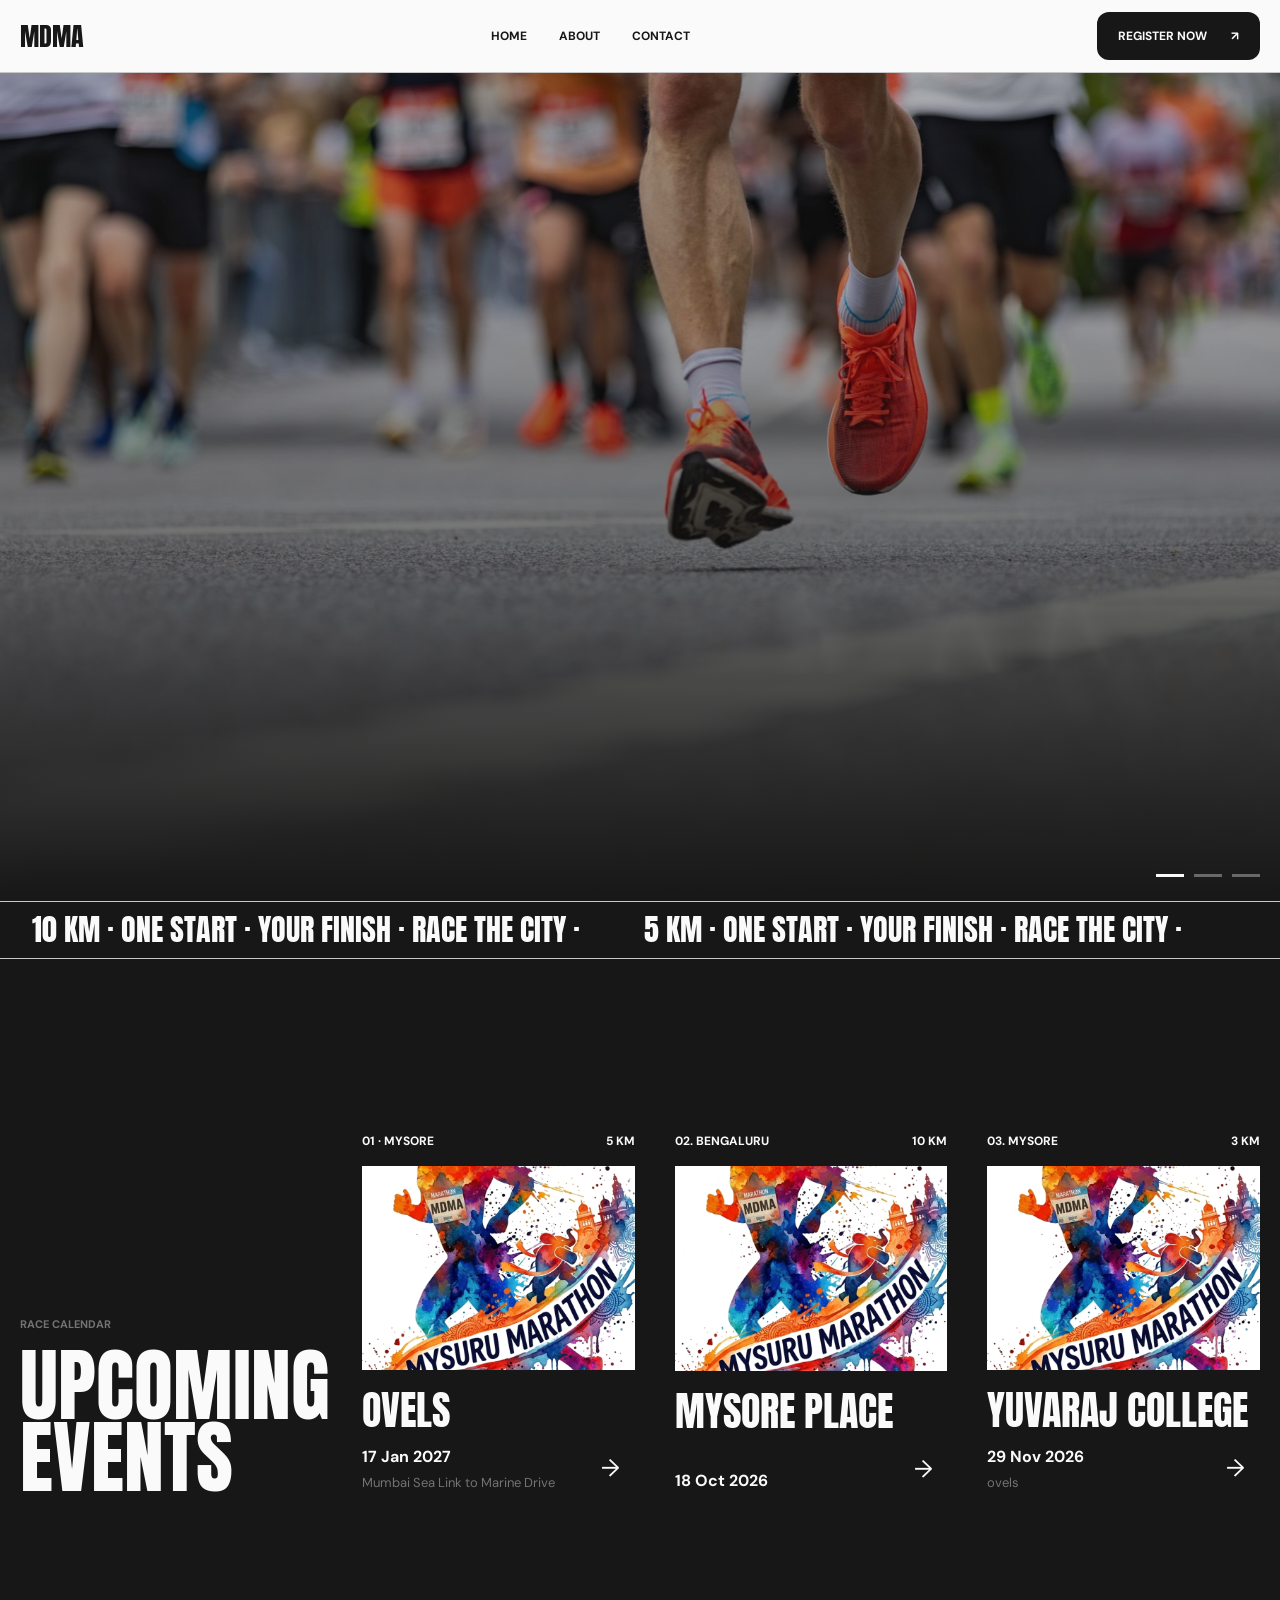
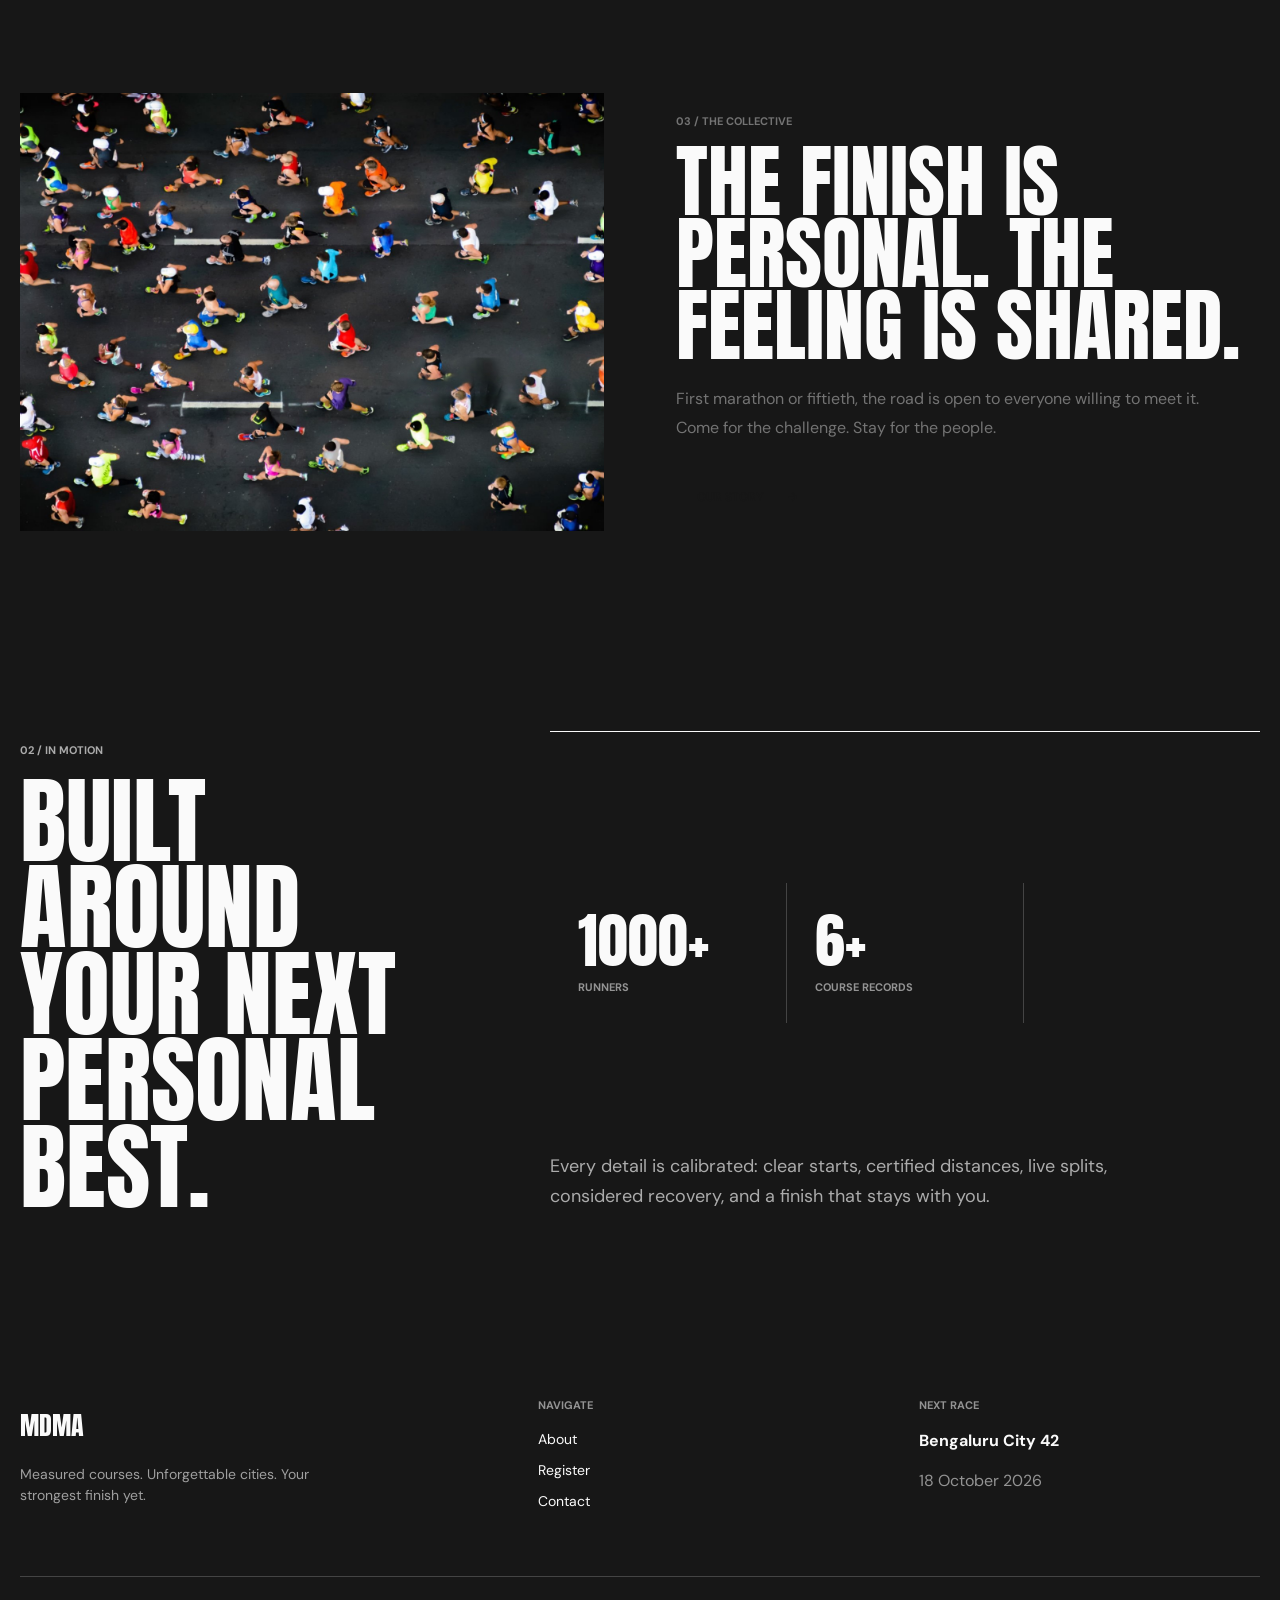
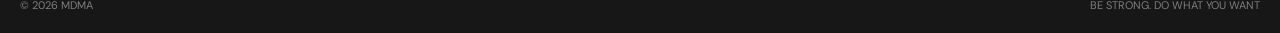
==== index.html @ bf037a71 "change theme" ====
<!doctype html>
<html lang="en">
  <head>
    <meta charset="UTF-8">
    <meta name="viewport" content="width=device-width,initial-scale=1">
    <title>Form/42 — Premium Marathon Series</title>
    <meta name="description" content="Discover premium city marathons, upcoming races, and register for your next finish line.">
    <meta property="og:title" content="Form/42 — Premium Marathon Series">
    <meta property="og:description" content="Discover premium city marathons, upcoming races, and register for your next finish line.">
    <meta property="og:type" content="website">
    <meta name="twitter:card" content="summary_large_image">
    <link rel="preconnect" href="https://fonts.googleapis.com">
    <link rel="preconnect" href="https://fonts.gstatic.com" crossorigin>
    <link href="https://fonts.googleapis.com/css2?family=Anton&family=DM+Sans:wght@400;500;600;700&display=swap" rel="stylesheet">
    <link rel="stylesheet" href="style.css">
    <script src="app.js" defer>

    </script>
    </head>
    <body class="home">
      <header class="site-header">
        <div class="container header-inner">
          <a class="logo" href="index.html">MDMA<span></span></a>
          <nav class="desktop-nav" aria-label="Main navigation">
            <a href="index.html">Home</a><a href="about.html">About</a>
            <a href="contact.html">Contact</a></nav>
           <a href="https://fonts.googleapis.com/css2?family=Anton&family=DM+Sans:wght@400;500;600;700&display=swap" target="_blank" rel="noopener" class="btn btn-dark desktop-cta">Register now <span>↗</span></a>
            </a>
            <button class="menu-button" type="button" aria-label="Toggle menu" aria-expanded="false"><span></span><span></span></button>
          </div>
          <nav class="mobile-nav" aria-label="Mobile navigation">
            <a href="index.html">Home</a>
            <a href="about.html">About</a>
            <a href="contact.html">Contact</a>
            <a class="btn btn-dark" href="https://doc">Register now</a></nav>
          </header>
          <main>
            
            <!-- Hero section -->

            <section class="hero">

           <section class="hero">

  <!-- Slider -->
  <div class="hero-slides">
    <img class="hero-slide active" src="images/img_1(1).jpeg" alt="Runner on the road">
    <img class="hero-slide" src="images/img_1(2).jpeg" alt="Marathon start line">
    <img class="hero-slide" src="images/img_1(3).jpeg" alt="City race">
  </div>

  <div class="hero-shade"></div>

  <div class="hero-inner">
    <!-- your existing content stays here -->
  </div>

  <!-- Optional dots -->
  <div class="hero-dots">
    <button class="dot active" aria-label="Slide 1"></button>
    <button class="dot" aria-label="Slide 2"></button>
    <button class="dot" aria-label="Slide 3"></button>
  </div>

</section>
        <div class="ticker">
          <div>
            <span>10 KM · One start · Your finish · Race the city · </span>
            <span aria-hidden="true">5 KM · One start · Your finish · Race the city · </span>
          </div></div><section class="section">
            <div class="container"><div class="section-heading"><div>
              <p class="eyebrow muted"> Race calendar</p>
              <h2>Upcoming events</h2>
            </div>
           
          
            <!-- Race cards grid -->
          <div class="race-grid">
<article class="race-card">
  <div class="race-meta">
    <span>01 · mysore </span>
    <span>5 KM</span>
  </div>
  <img src="images/img_1(1).png" alt="Runners at Mumbai Coastline 42" loading="lazy">
  <h3>ovels</h3>
  <div class="race-bottom">
    <div>
      <strong>17 Jan 2027</strong>
      <p>Mumbai Sea Link to Marine Drive</p>
    </div>
    <a class="icon-link" href="register.html?race=Mumbai+Coastline+42" aria-label="Register for Mumbai Coastline 42">→</a>
  </div>
</article>

<article class="race-card">
  <div class="race-meta">
    <span>02. Bengaluru</span>
    <span>10 KM</span>
  </div>
  <img src="images/img_1(1).png" alt="Runners at Bengaluru City Circuit" loading="lazy">
  <h3>mysore place </h3>
  <div class="race-bottom">
    <div>
      <strong>18 Oct 2026</strong>
    </div>
    <a class="icon-link" href="register.html?race=Bengaluru+City+Circuit" aria-label="Register for Bengaluru City Circuit">→</a>
  </div>
</article>
<article class="race-card">
  <div class="race-meta">
    <span>03. Mysore</span>
    <span>3 KM</span>
  </div><img src="images/img_1(1).png" alt="Runners at Mysore Yuvaraj College" loading="lazy">
  <h3>Yuvaraj college </h3>
  <div class="race-bottom">
    <div>
      <strong>29 Nov 2026</strong>
      <p>ovels</p>
    </div>
    <a class="icon-link" href="register.html?race=Delhi+Capital+Half" aria-label="Register for Delhi Capital Half">→</a>
  </div>
</article>
</div>
</div>
</section>

<!-- last photo section -->
<section class="section">
          <div class="container split center">
            <img class="feature-image" src="images/img_1(2).jpeg" alt="Marathon finishers celebrating together" loading="lazy">
            <div>
              <p class="eyebrow muted">03 / The collective</p>
              <h2>The finish is personal. The feeling is shared.</h2>
              <p class="body-copy">First marathon or fiftieth, the road is open to everyone willing to meet it. Come for the challenge. Stay for the people.</p>
              <a class="btn btn-outline" href="about.html">Our story <span>→</span>
              </a>
            </div>
          </div>
        </section>
 <!--last section before footer-->
<section class="section section-dark">
  <div class="container motion-grid">
    <div>
      <p class="eyebrow dim-light">02 / In motion</p>
      <h2>Built around your next personal best.</h2>
    </div>
    <div class="motion-data">
      <div class="pulse-line">
              </div>
              <div class="stats">
                <div><strong>1000+</strong>
                  <span>Runners</span>
                </div>
                <div>
                  <strong>6+</strong>
                  <span>Course records</span>
                </div>
                <div>
                  
                </div>
              </div>
              <p>Every detail is calibrated: clear starts, certified distances, live splits, considered recovery, and a finish that stays with you.</p>
            </div>
          </div>
        </section>
        
        <!-- Footer -->
      </main>
      <footer class="site-footer">
        <div class="container footer-grid">
          <div>
            <p class="footer-logo">MDMA</p>
            <p class="footer-copy">Measured courses. Unforgettable cities. Your strongest finish yet.</p>
          </div>
          
          <div>
            <p class="eyebrow dim">Navigate</p>
            <div class="footer-links">
              <a href="about.html">About</a>
              <a href="register.html">Register</a>
              <a href="contact.html">Contact</a></div>
            </div>
            <div>
              <p class="eyebrow dim">Next race</p>
              <p class="footer-race">Bengaluru City 42</p>
              <p class="dim">18 October 2026</p>
            </div>
          </div>
          <div class="container footer-bottom">
            <span>© 2026 MDMA</span>
            <span>Be strong. do what you want </span>
          </div>
        </footer>
      </body>
      </html>
---- style.css ----
/* ==========================================================================
   1. Variables
   ========================================================================== */
:root {
  --bg: #fafafa;
  --ink: #171717;
  --muted: #737373;
  --line: #c7c7c7;
  --soft: #f0f0f0;
  --display: "Anton", sans-serif;
  --sans: "DM Sans", sans-serif;
}


/* ==========================================================================
   2. Base / Reset
   ========================================================================== */
* {
  box-sizing: border-box;
}

html {
  scroll-behavior: smooth;
}

body {
  margin: 0;
  background: var(--bg);
  color: var(--ink);
  font-family: var(--sans);
  line-height: 1.5;
}

img {
  display: block;
  max-width: 100%;
}

a {
  color: inherit;
  text-decoration: none;
}

button,
input,
select,
textarea {
  font: inherit;
}

.container {
  width: min(100% - 40px, 1280px);
  margin-inline: auto;
}


/* ==========================================================================
   3. Typography & Utilities
   ========================================================================== */
.hero h1,
.page-intro h1,
h2,
h3 {
  font-family: var(--display);
  font-weight: 400;
  text-transform: uppercase;
  letter-spacing: 0;
}

.eyebrow {
  font-size: 11px;
  font-weight: 700;
  text-transform: uppercase;
}

.muted {
  color: var(--muted);
}

.dim {
  color: rgba(250, 250, 250, 0.55);
}

.dim-light {
  color: rgba(250, 250, 250, 0.65);
}

.reveal {
  animation: rise 0.8s ease-out both;
}


/* ==========================================================================
   4. Buttons
   ========================================================================== */
.btn {
  min-height: 48px;
  display: inline-flex;
  align-items: center;
  justify-content: center;
  gap: 24px;
  border: 1px solid transparent;
  padding: 0 20px;
  font-size: 12px;
  font-weight: 700;
  text-transform: uppercase;
  letter-spacing: 0;
  cursor: pointer;
}

.btn-dark {
  background: var(--ink);
  color: var(--bg);
  border-radius: 12px;
}

/*desktop register button design*/
.desktop-cta {
  min-height: 48px;
  display: inline-flex;
  align-items: center;
  justify-content: center;
  gap: 24px;
  padding: 0 20px;
  border-radius: 12px;
  font-size: 12px;
  font-weight: 700;
  text-transform: uppercase;
}

.btn-light {
  background: var(--bg);
  color: var(--ink);
}

.btn-outline {
  border-color: var(--ink);
  background: transparent;
  color: var(--ink);
}

.icon-link {
  width: 48px;
  height: 48px;
  border: 1px solid var(--ink);
  display: grid;
  place-items: center;
  font-size: 24px;
  flex: none;
}


/* ==========================================================================
   5. Header & Navigation
   ========================================================================== */
.site-header {
  position: sticky;
  top: 0;
  z-index: 50;
  border-bottom: 1px solid var(--line);
  background: rgba(250, 250, 250, 0.95);
  backdrop-filter: blur(12px);
}

.header-inner {
  height: 72px;
  display: flex;
  align-items: center;
  justify-content: space-between;
}

.logo,
.footer-logo {
  font: 400 26px/1 var(--display);
  text-transform: uppercase;
}

.logo span {
  color: var(--muted);
}

.desktop-nav {
  display: flex;
  gap: 32px;
}

.desktop-nav a {
  font-size: 12px;
  font-weight: 700;
  text-transform: uppercase;
}

.desktop-nav a:hover {
  text-decoration: underline;
  text-underline-offset: 7px;
}

/* Hidden on desktop, shown on mobile (see media query) */
.menu-button,
.mobile-nav {
  display: none;
}


/* ==========================================================================
   6. Hero
   ========================================================================== */
.hero {
  position: relative;
  min-height: calc(100svh - 72px);
  overflow: hidden;
  background: var(--ink);
  color: var(--bg);
}

.hero > img,
.hero-shade {
  position: absolute;
  inset: 0;
  width: 100%;
  height: 100%;
  object-fit: cover;
}

.hero > img {
  opacity: 0.65;
}

.hero-shade {
  background: linear-gradient(to top, var(--ink), transparent 70%);
}

.hero-inner {
  position: relative;
  min-height: calc(100svh - 72px);
  padding-block: 32px;
  display: flex;
  flex-direction: column;
  justify-content: space-between;
}

.hero-meta,
.race-meta {
  display: flex;
  justify-content: space-between;
  font-size: 12px;
  font-weight: 700;
  text-transform: uppercase;
}

.hero h1 {
  font-size: clamp(80px, 15vw, 208px);
  line-height: 0.76;
  margin: 20px 0 0;
}

.hero-actions {
  display: flex;
  align-items: center;
  gap: 24px;
  margin-top: 32px;
}

.hero-actions p {
  max-width: 380px;
  color: rgba(250, 250, 250, 0.7);
  font-size: 14px;
}



/* css for image slider */
.hero-slides,
.hero-shade {
  position: absolute;
  inset: 0;
  width: 100%;
  height: 100%;
}

.hero-slide {
  position: absolute;
  inset: 0;
  width: 100%;
  height: 100%;
  object-fit: cover;
  opacity: 0;
  transition: opacity 1.2s ease-in-out;
}

.hero-slide.active {
  opacity: 0.65;
}

.hero-shade {
  background: linear-gradient(to top, var(--ink), transparent 70%);
}

/* Dots */
.hero-dots {
  position: absolute;
  right: 20px;
  bottom: 24px;
  z-index: 2;
  display: flex;
  gap: 10px;
}

.dot {
  width: 28px;
  height: 3px;
  border: 0;
  padding: 0;
  background: rgba(250, 250, 250, 0.35);
  cursor: pointer;
  transition: background 0.3s;
}

.dot.active {
  background: var(--bg);
}

/* ==========================================================================
   7. Ticker
   ========================================================================== */
.ticker {
  overflow: hidden;
  border-block: 1px solid var(--line);
  padding-block: 13px;
}

.ticker > div {
  display: flex;
  width: max-content;
  white-space: nowrap;
  font: 400 30px/1 var(--display);
  text-transform: uppercase;
  animation: ticker 18s linear infinite;
}

.ticker span {
  padding-inline: 32px;
}


/* ==========================================================================
   8. Sections & Headings
   ========================================================================== */
.section {
  padding-block: 100px;
}

.section.compact {
  padding-block: 80px;
}

.section-dark {
  background: var(--ink);
  color: var(--bg);
}

.section-heading {
  display: flex;
  align-items: flex-end;
  justify-content: space-between;
  gap: 32px;
}

.section-heading h2,
.split h2 {
  font-size: clamp(48px, 7vw, 80px);
  line-height: 0.9;
  margin: 16px 0 0;
}

.section-heading > p {
  max-width: 440px;
  color: var(--muted);
}


/* ==========================================================================
   9. Race Cards
   ========================================================================== */
.race-grid {
  display: grid;
  grid-template-columns: repeat(3, 1fr);
  gap: 40px;
  margin-top: 56px;
}

.race-card {
  border-top: 1px solid var(--ink);
  padding-top: 16px;
}

.race-card img {
  width: 100%;
  aspect-ratio: 4 / 3;
  object-fit: cover;
  margin-top: 16px;
}

.race-card h3 {
  font-size: 40px;
  line-height: 1;
  margin: 20px 0 0;
}

.race-bottom {
  display: flex;
  align-items: flex-end;
  justify-content: space-between;
  gap: 16px;
  margin-top: 14px;
}

.race-bottom p {
  font-size: 13px;
  color: var(--muted);
  margin: 4px 0 0;
}


/* ==========================================================================
   10. Motion / Stats Section
   ========================================================================== */
.motion-grid {
  display: grid;
  grid-template-columns: 0.8fr 1.2fr;
  gap: 56px;
}

.motion-grid h2 {
  font-size: clamp(60px, 8vw, 96px);
  line-height: 0.9;
  margin: 20px 0;
}

.motion-data {
  display: flex;
  flex-direction: column;
  justify-content: space-between;
}

.motion-data > p {
  max-width: 600px;
  color: rgba(250, 250, 250, 0.65);
  font-size: 18px;
  line-height: 1.7;
  margin-top: 40px;
}

.pulse-line {
  height: 1px;
  background: var(--bg);
  transform-origin: left;
  animation: pulse 3s ease-in-out infinite;
}

.stats {
  display: grid;
  grid-template-columns: repeat(3, 1fr);
  gap: 1px;
  background: rgba(250, 250, 250, 0.2);
  margin-top: 64px;
}

.stats > div {
  background: var(--ink);
  padding: 28px;
}

.stats strong {
  display: block;
  font: 400 60px/1 var(--display);
}

.stats span {
  display: block;
  margin-top: 8px;
  color: rgba(250, 250, 250, 0.55);
  font-size: 11px;
  font-weight: 700;
  text-transform: uppercase;
}


/* ==========================================================================
   11. Split Layout
   ========================================================================== */
.split {
  display: grid;
  grid-template-columns: 1fr 1fr;
  gap: 72px;
}

.split.center {
  align-items: center;
}

.feature-image {
  width: 100%;
  aspect-ratio: 4 / 3;
  object-fit: cover;
}

.body-copy {
  color: var(--muted);
  line-height: 1.8;
  max-width: 540px;
  margin: 24px 0 30px;
}


/* ==========================================================================
   12. Page Intro
   ========================================================================== */
.page-intro {
  border-bottom: 1px solid var(--line);
  padding-block: 80px;
}

.page-intro h1 {
  font-size: clamp(64px, 10vw, 128px);
  line-height: 0.85;
  max-width: 1050px;
  margin: 28px 0;
}

.page-intro .container > p:last-child {
  max-width: 620px;
  color: var(--muted);
  font-size: 18px;
}


/* ==========================================================================
   13. Standards
   ========================================================================== */
.standards {
  background: var(--soft);
  border-block: 1px solid var(--line);
}

.standard-grid {
  display: grid;
  grid-template-columns: repeat(3, 1fr);
  gap: 1px;
  background: var(--line);
  margin-top: 40px;
}

.standard-grid article {
  background: var(--soft);
  padding: 32px;
}

.standard-grid h3 {
  font-size: 42px;
  margin: 64px 0 10px;
}

.standard-grid p {
  font-size: 14px;
  color: var(--muted);
}


/* ==========================================================================
   14. Forms & Contact
   ========================================================================== */
.form-layout {
  display: grid;
  grid-template-columns: 0.65fr 1.35fr;
  gap: 64px;
}

.check-list {
  padding: 0;
  list-style: none;
  margin: 24px 0;
}

.check-list li {
  margin: 15px 0;
  font-size: 14px;
}

.aside-note {
  border-top: 1px solid var(--line);
  padding-top: 24px;
  margin-top: 40px;
}

.aside-note p {
  color: var(--muted);
  font-size: 14px;
}

.form-grid {
  display: grid;
  gap: 24px;
}

.form-row {
  display: grid;
  grid-template-columns: 1fr 1fr;
  gap: 24px;
}

.form-grid label {
  font-size: 11px;
  font-weight: 700;
  text-transform: uppercase;
}

.form-grid input:not([type="checkbox"]),
.form-grid select,
.form-grid textarea {
  display: block;
  width: 100%;
  margin-top: 8px;
  border: 1px solid var(--line);
  border-radius: 0;
  background: transparent;
  color: var(--ink);
  padding: 14px;
  min-height: 52px;
  outline: none;
}

.form-grid textarea {
  min-height: 160px;
  resize: vertical;
}

.form-grid input:focus,
.form-grid select:focus,
.form-grid textarea:focus {
  border-color: var(--ink);
}

.checkbox {
  display: flex;
  align-items: flex-start;
  gap: 12px;
  color: var(--muted);
  text-transform: none !important;
  font-size: 14px !important;
  font-weight: 400 !important;
}

.checkbox input {
  margin-top: 4px;
}

.submit {
  width: max-content;
}

/* Success message */
.success {
  border: 1px solid var(--ink);
  padding: 48px;
}

.success[hidden] {
  display: none;
}

.check-icon {
  font-size: 34px;
}

.success h2 {
  font-size: 52px;
  line-height: 0.95;
  margin: 16px 0;
}

.success > p:not(.eyebrow) {
  color: var(--muted);
  max-width: 520px;
}

.success .btn {
  margin-top: 24px;
}

/* Contact details */
.contact-details {
  display: grid;
  align-content: start;
  gap: 32px;
}

.contact-details a,
.contact-details strong {
  font-size: 20px;
  display: block;
  margin-top: 10px;
}


/* ==========================================================================
   15. Footer
   ========================================================================== */
.site-footer {
  background: var(--ink);
  color: var(--bg);
}

.footer-grid {
  display: grid;
  grid-template-columns: 1.4fr 1fr 1fr;
  gap: 40px;
  padding-block: 56px;
}

.footer-copy {
  max-width: 320px;
  color: rgba(250, 250, 250, 0.6);
  font-size: 14px;
}

.footer-links {
  display: flex;
  flex-direction: column;
  gap: 10px;
  margin-top: 16px;
  font-size: 14px;
}

.footer-race {
  font-weight: 700;
  margin: 16px 0 3px;
}

.footer-bottom {
  border-top: 1px solid rgba(250, 250, 250, 0.2);
  display: flex;
  justify-content: space-between;
  padding-block: 20px;
  color: rgba(250, 250, 250, 0.45);
  font-size: 11px;
  text-transform: uppercase;
}


/* ==========================================================================
   16. Animations
   ========================================================================== */
@keyframes ticker {
  to {
    transform: translateX(-50%);
  }
}

@keyframes pulse {
  0%,
  100% {
    transform: scaleX(0.2);
    opacity: 0.3;
  }

  50% {
    transform: scaleX(1);
    opacity: 1;
  }
}

@keyframes rise {
  from {
    opacity: 0;
    transform: translateY(28px);
  }

  to {
    opacity: 1;
    transform: none;
  }
}


/* ==========================================================================
   17. Responsive — Mobile (max-width: 800px)
   ========================================================================== */
@media (max-width: 800px) {
  .container {
    width: min(100% - 32px, 1280px);
  }

  /* Navigation */
  .desktop-nav,
  .desktop-cta {
    display: none;
  }

  .menu-button {
    display: flex;
    width: 44px;
    height: 44px;
    border: 1px solid var(--ink);
    background: transparent;
    flex-direction: column;
    justify-content: center;
    align-items: center;
    gap: 7px;
  }

  .menu-button span {
    width: 19px;
    height: 1px;
    background: var(--ink);
    transition: 0.2s;
  }

  .menu-button.open span:first-child {
    transform: translateY(4px) rotate(45deg);
  }

  .menu-button.open span:last-child {
    transform: translateY(-4px) rotate(-45deg);
  }

  .mobile-nav {
    border-top: 1px solid var(--line);
    padding: 20px;
    flex-direction: column;
    gap: 16px;
    font-weight: 700;
  }

  .mobile-nav.open {
    display: flex;
  }

  /* Hero */
  .hero,
  .hero-inner {
    min-height: calc(100svh - 72px);
  }

  .hero h1 {
    font-size: clamp(72px, 24vw, 112px);
  }

  .hero-meta {
    font-size: 10px;
  }

  .hero-actions {
    align-items: flex-start;
    flex-direction: column;
  }

  /* Sections */
  .section {
    padding-block: 72px;
  }

  .section.compact {
    padding-block: 60px;
  }

  .section-heading,
  .race-bottom {
    align-items: flex-start;
  }

  .section-heading {
    flex-direction: column;
  }

  /* Grids */
  .race-grid,
  .motion-grid,
  .split,
  .form-layout {
    grid-template-columns: 1fr;
  }

  .race-grid {
    gap: 48px;
  }

  .motion-grid,
  .split,
  .form-layout {
    gap: 42px;
  }

  .stats {
    grid-template-columns: repeat(2, 1fr);
  }

  .stats > div:last-child {
    grid-column: span 2;
  }

  .standard-grid {
    grid-template-columns: 1fr;
  }

  .standard-grid h3 {
    margin-top: 32px;
  }

  /* Forms */
  .form-row {
    grid-template-columns: 1fr;
  }

  .success {
    padding: 28px;
  }

  /* Footer */
  .footer-grid {
    grid-template-columns: 1fr 1fr;
  }

  .footer-grid > div:first-child {
    grid-column: span 2;
  }

  /* Page intro */
  .page-intro {
    padding-block: 60px;
  }
}


/* ==========================================================================
   18. Accessibility — Reduced Motion
   ========================================================================== */
@media (prefers-reduced-motion: reduce) {
  html {
    scroll-behavior: auto;
  }

  .ticker > div,
  .pulse-line,
  .reveal {
    animation: none;
  }
}
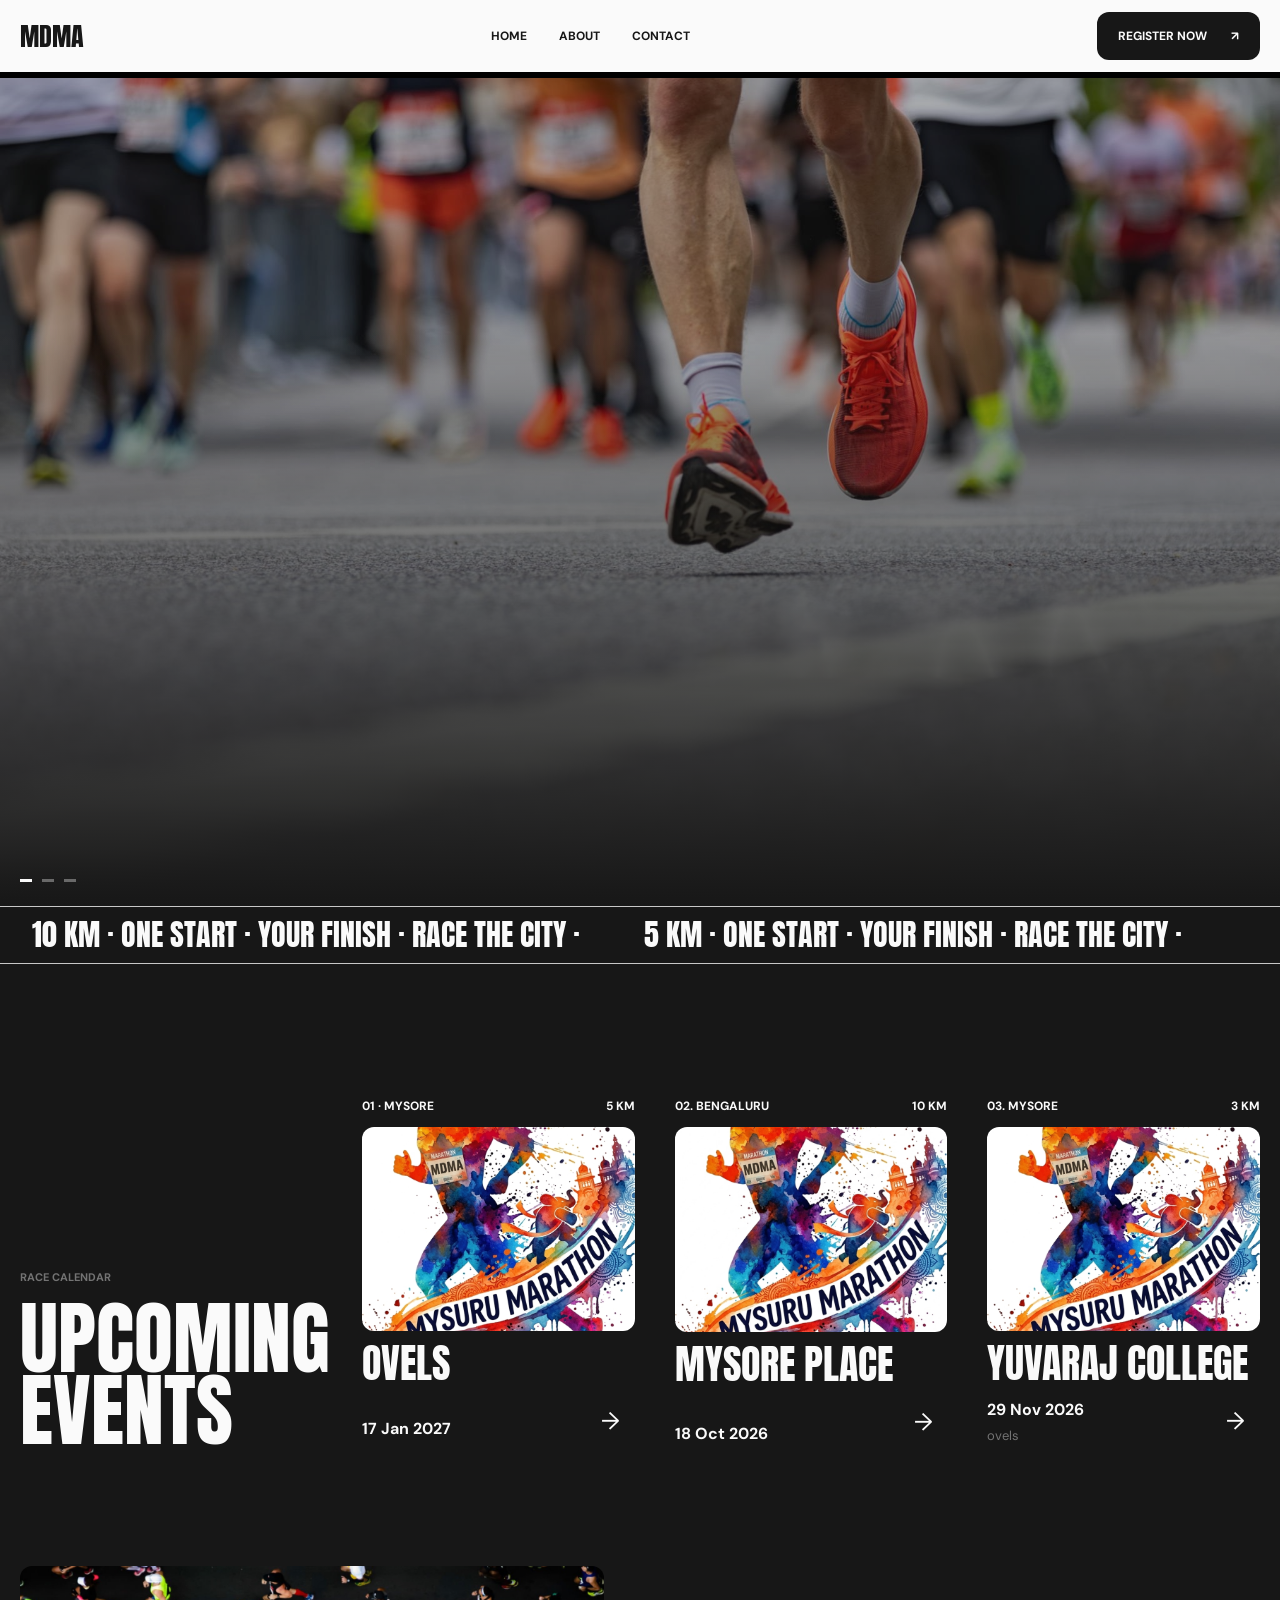
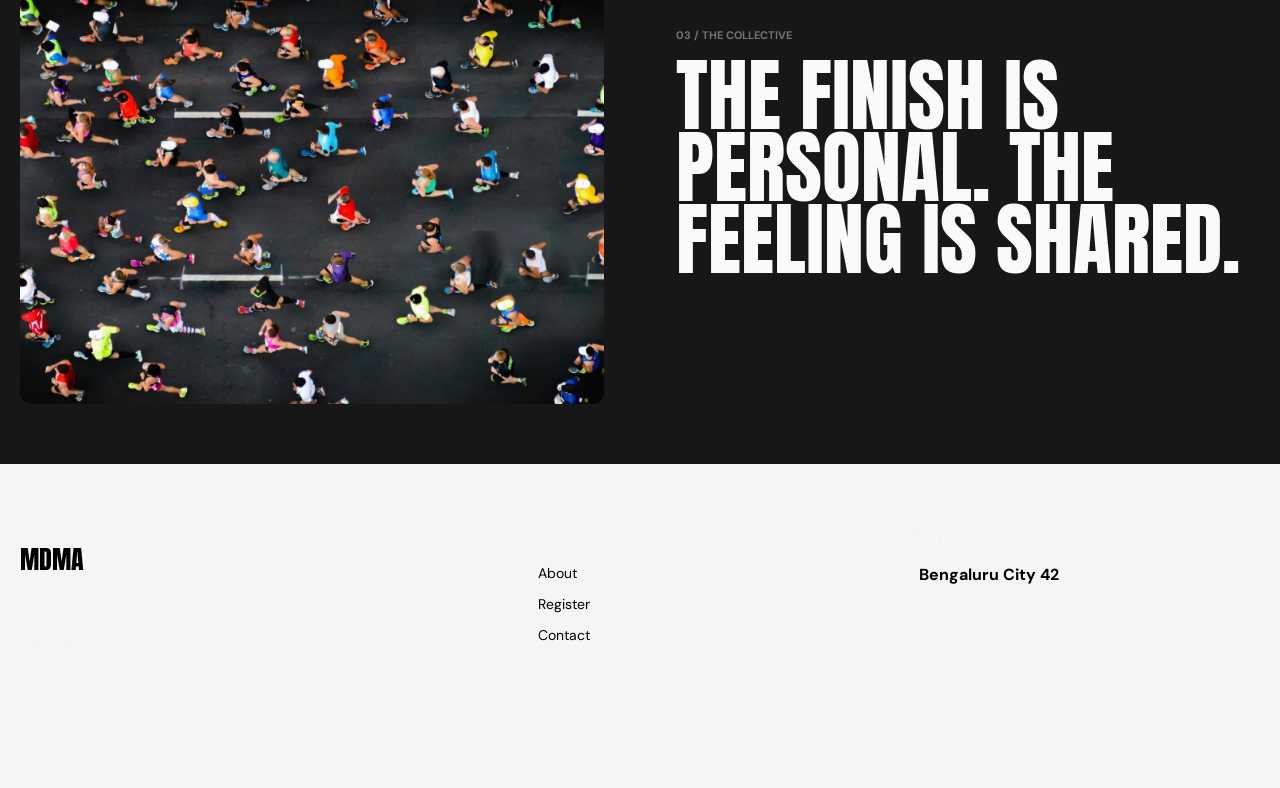
==== commit 9c084fbd: "changing thme" ====
--- a/index.html
+++ b/index.html
@@ -24,7 +24,7 @@
           <nav class="desktop-nav" aria-label="Main navigation">
             <a href="index.html">Home</a><a href="about.html">About</a>
             <a href="contact.html">Contact</a></nav>
-           <a href="https://fonts.googleapis.com/css2?family=Anton&family=DM+Sans:wght@400;500;600;700&display=swap" target="_blank" rel="noopener" class="btn btn-dark desktop-cta">Register now <span>↗</span></a>
+           <a href="https://docs.google.com/forms/d/e/1FAIpQLScL_WizdNvO6INWPTZCJ2vbD3czSYTEwpZgBB7y1-mJ5gqrEw/viewform?usp=header" target="_blank" rel="noopener" class="btn btn-dark desktop-cta">Register now <span>↗</span></a>
             </a>
             <button class="menu-button" type="button" aria-label="Toggle menu" aria-expanded="false"><span></span><span></span></button>
           </div>
@@ -32,7 +32,7 @@
             <a href="index.html">Home</a>
             <a href="about.html">About</a>
             <a href="contact.html">Contact</a>
-            <a class="btn btn-dark" href="https://doc">Register now</a></nav>
+            <!-- <a class="btn btn-dark" href="https://docs.google.com/forms/d/e/1FAIpQLScL_WizdNvO6INWPTZCJ2vbD3czSYTEwpZgBB7y1-mJ5gqrEw/viewform">Register now</a></nav> -->
           </header>
           <main>
             
@@ -67,14 +67,17 @@
           <div>
             <span>10 KM · One start · Your finish · Race the city · </span>
             <span aria-hidden="true">5 KM · One start · Your finish · Race the city · </span>
-          </div></div><section class="section">
-            <div class="container"><div class="section-heading"><div>
+          </div>
+        </div>
+
+          <section class="section">
+            <div class="container">
+              <div class="section-heading">
+                <div>
               <p class="eyebrow muted"> Race calendar</p>
               <h2>Upcoming events</h2>
             </div>
-           
-          
-            <!-- Race cards grid -->
+           <!--race grid -->
           <div class="race-grid">
 <article class="race-card">
   <div class="race-meta">
@@ -86,7 +89,7 @@
   <div class="race-bottom">
     <div>
       <strong>17 Jan 2027</strong>
-      <p>Mumbai Sea Link to Marine Drive</p>
+      <p></p>
     </div>
     <a class="icon-link" href="register.html?race=Mumbai+Coastline+42" aria-label="Register for Mumbai Coastline 42">→</a>
   </div>
@@ -131,19 +134,23 @@
             <div>
               <p class="eyebrow muted">03 / The collective</p>
               <h2>The finish is personal. The feeling is shared.</h2>
-              <p class="body-copy">First marathon or fiftieth, the road is open to everyone willing to meet it. Come for the challenge. Stay for the people.</p>
+              <p class="body-copy"></p>
               <a class="btn btn-outline" href="about.html">Our story <span>→</span>
               </a>
             </div>
           </div>
         </section>
+
+
+        <!--for future gallery use -->
  <!--last section before footer-->
-<section class="section section-dark">
+<!-- <section class="section section-dark">
   <div class="container motion-grid">
     <div>
       <p class="eyebrow dim-light">02 / In motion</p>
       <h2>Built around your next personal best.</h2>
     </div>
+
     <div class="motion-data">
       <div class="pulse-line">
               </div>
@@ -155,22 +162,22 @@
                   <strong>6+</strong>
                   <span>Course records</span>
                 </div>
-                <div>
+              
                   
-                </div>
+            
               </div>
-              <p>Every detail is calibrated: clear starts, certified distances, live splits, considered recovery, and a finish that stays with you.</p>
+              <p></p>
             </div>
           </div>
         </section>
-        
+         -->
         <!-- Footer -->
       </main>
       <footer class="site-footer">
         <div class="container footer-grid">
           <div>
             <p class="footer-logo">MDMA</p>
-            <p class="footer-copy">Measured courses. Unforgettable cities. Your strongest finish yet.</p>
+            <p class="footer-copy">Mysore District Marathon Association</p>
           </div>
           
           <div>
--- a/style.css
+++ b/style.css
@@ -157,7 +157,7 @@
   position: sticky;
   top: 0;
   z-index: 50;
-  border-bottom: 1px solid var(--line);
+  border-bottom: 6px solid black;
   background: rgba(250, 250, 250, 0.95);
   backdrop-filter: blur(12px);
 }
@@ -299,7 +299,7 @@
 /* Dots */
 .hero-dots {
   position: absolute;
-  right: 20px;
+  left: 20px;
   bottom: 24px;
   z-index: 2;
   display: flex;
@@ -307,7 +307,7 @@
 }
 
 .dot {
-  width: 28px;
+  width: 12px;
   height: 3px;
   border: 0;
   padding: 0;
@@ -335,7 +335,7 @@
   white-space: nowrap;
   font: 400 30px/1 var(--display);
   text-transform: uppercase;
-  animation: ticker 18s linear infinite;
+animation: ticker 10s linear infinite;
 }
 
 .ticker span {
@@ -347,7 +347,7 @@
    8. Sections & Headings
    ========================================================================== */
 .section {
-  padding-block: 100px;
+  padding-block: 60px;
 }
 
 .section.compact {
@@ -398,13 +398,15 @@
   width: 100%;
   aspect-ratio: 4 / 3;
   object-fit: cover;
-  margin-top: 16px;
+  margin-top: 12px;
+  border-radius: 12px;
 }
 
 .race-card h3 {
   font-size: 40px;
   line-height: 1;
-  margin: 20px 0 0;
+  margin: 12px 0 0;
+
 }
 
 .race-bottom {
@@ -429,6 +431,7 @@
   display: grid;
   grid-template-columns: 0.8fr 1.2fr;
   gap: 56px;
+  background: white;
 }
 
 .motion-grid h2 {
@@ -463,7 +466,7 @@
   grid-template-columns: repeat(3, 1fr);
   gap: 1px;
   background: rgba(250, 250, 250, 0.2);
-  margin-top: 64px;
+  margin-top: 26px;
 }
 
 .stats > div {
@@ -499,10 +502,15 @@
   align-items: center;
 }
 
+/* ==========================================================================
+   collective section  css
+   ========================================================================== */
 .feature-image {
   width: 100%;
   aspect-ratio: 4 / 3;
   object-fit: cover;
+  border-radius: 12px;
+
 }
 
 .body-copy {
@@ -567,126 +575,6 @@
 }
 
 
-/* ==========================================================================
-   14. Forms & Contact
-   ========================================================================== */
-.form-layout {
-  display: grid;
-  grid-template-columns: 0.65fr 1.35fr;
-  gap: 64px;
-}
-
-.check-list {
-  padding: 0;
-  list-style: none;
-  margin: 24px 0;
-}
-
-.check-list li {
-  margin: 15px 0;
-  font-size: 14px;
-}
-
-.aside-note {
-  border-top: 1px solid var(--line);
-  padding-top: 24px;
-  margin-top: 40px;
-}
-
-.aside-note p {
-  color: var(--muted);
-  font-size: 14px;
-}
-
-.form-grid {
-  display: grid;
-  gap: 24px;
-}
-
-.form-row {
-  display: grid;
-  grid-template-columns: 1fr 1fr;
-  gap: 24px;
-}
-
-.form-grid label {
-  font-size: 11px;
-  font-weight: 700;
-  text-transform: uppercase;
-}
-
-.form-grid input:not([type="checkbox"]),
-.form-grid select,
-.form-grid textarea {
-  display: block;
-  width: 100%;
-  margin-top: 8px;
-  border: 1px solid var(--line);
-  border-radius: 0;
-  background: transparent;
-  color: var(--ink);
-  padding: 14px;
-  min-height: 52px;
-  outline: none;
-}
-
-.form-grid textarea {
-  min-height: 160px;
-  resize: vertical;
-}
-
-.form-grid input:focus,
-.form-grid select:focus,
-.form-grid textarea:focus {
-  border-color: var(--ink);
-}
-
-.checkbox {
-  display: flex;
-  align-items: flex-start;
-  gap: 12px;
-  color: var(--muted);
-  text-transform: none !important;
-  font-size: 14px !important;
-  font-weight: 400 !important;
-}
-
-.checkbox input {
-  margin-top: 4px;
-}
-
-.submit {
-  width: max-content;
-}
-
-/* Success message */
-.success {
-  border: 1px solid var(--ink);
-  padding: 48px;
-}
-
-.success[hidden] {
-  display: none;
-}
-
-.check-icon {
-  font-size: 34px;
-}
-
-.success h2 {
-  font-size: 52px;
-  line-height: 0.95;
-  margin: 16px 0;
-}
-
-.success > p:not(.eyebrow) {
-  color: var(--muted);
-  max-width: 520px;
-}
-
-.success .btn {
-  margin-top: 24px;
-}
 
 /* Contact details */
 .contact-details {
@@ -707,8 +595,8 @@
    15. Footer
    ========================================================================== */
 .site-footer {
-  background: var(--ink);
-  color: var(--bg);
+  background: whitesmoke;
+  color: black;
 }
 
 .footer-grid {
@@ -719,7 +607,7 @@
 }
 
 .footer-copy {
-  max-width: 320px;
+  max-width: 100px;
   color: rgba(250, 250, 250, 0.6);
   font-size: 14px;
 }
@@ -807,6 +695,7 @@
     justify-content: center;
     align-items: center;
     gap: 7px;
+    border-radius: 12px;
   }
 
   .menu-button span {
@@ -814,6 +703,7 @@
     height: 1px;
     background: var(--ink);
     transition: 0.2s;
+    
   }
 
   .menu-button.open span:first-child {
@@ -830,6 +720,7 @@
     flex-direction: column;
     gap: 16px;
     font-weight: 700;
+
   }
 
   .mobile-nav.open {
@@ -857,7 +748,7 @@
 
   /* Sections */
   .section {
-    padding-block: 72px;
+    padding-block: 40px;
   }
 
   .section.compact {
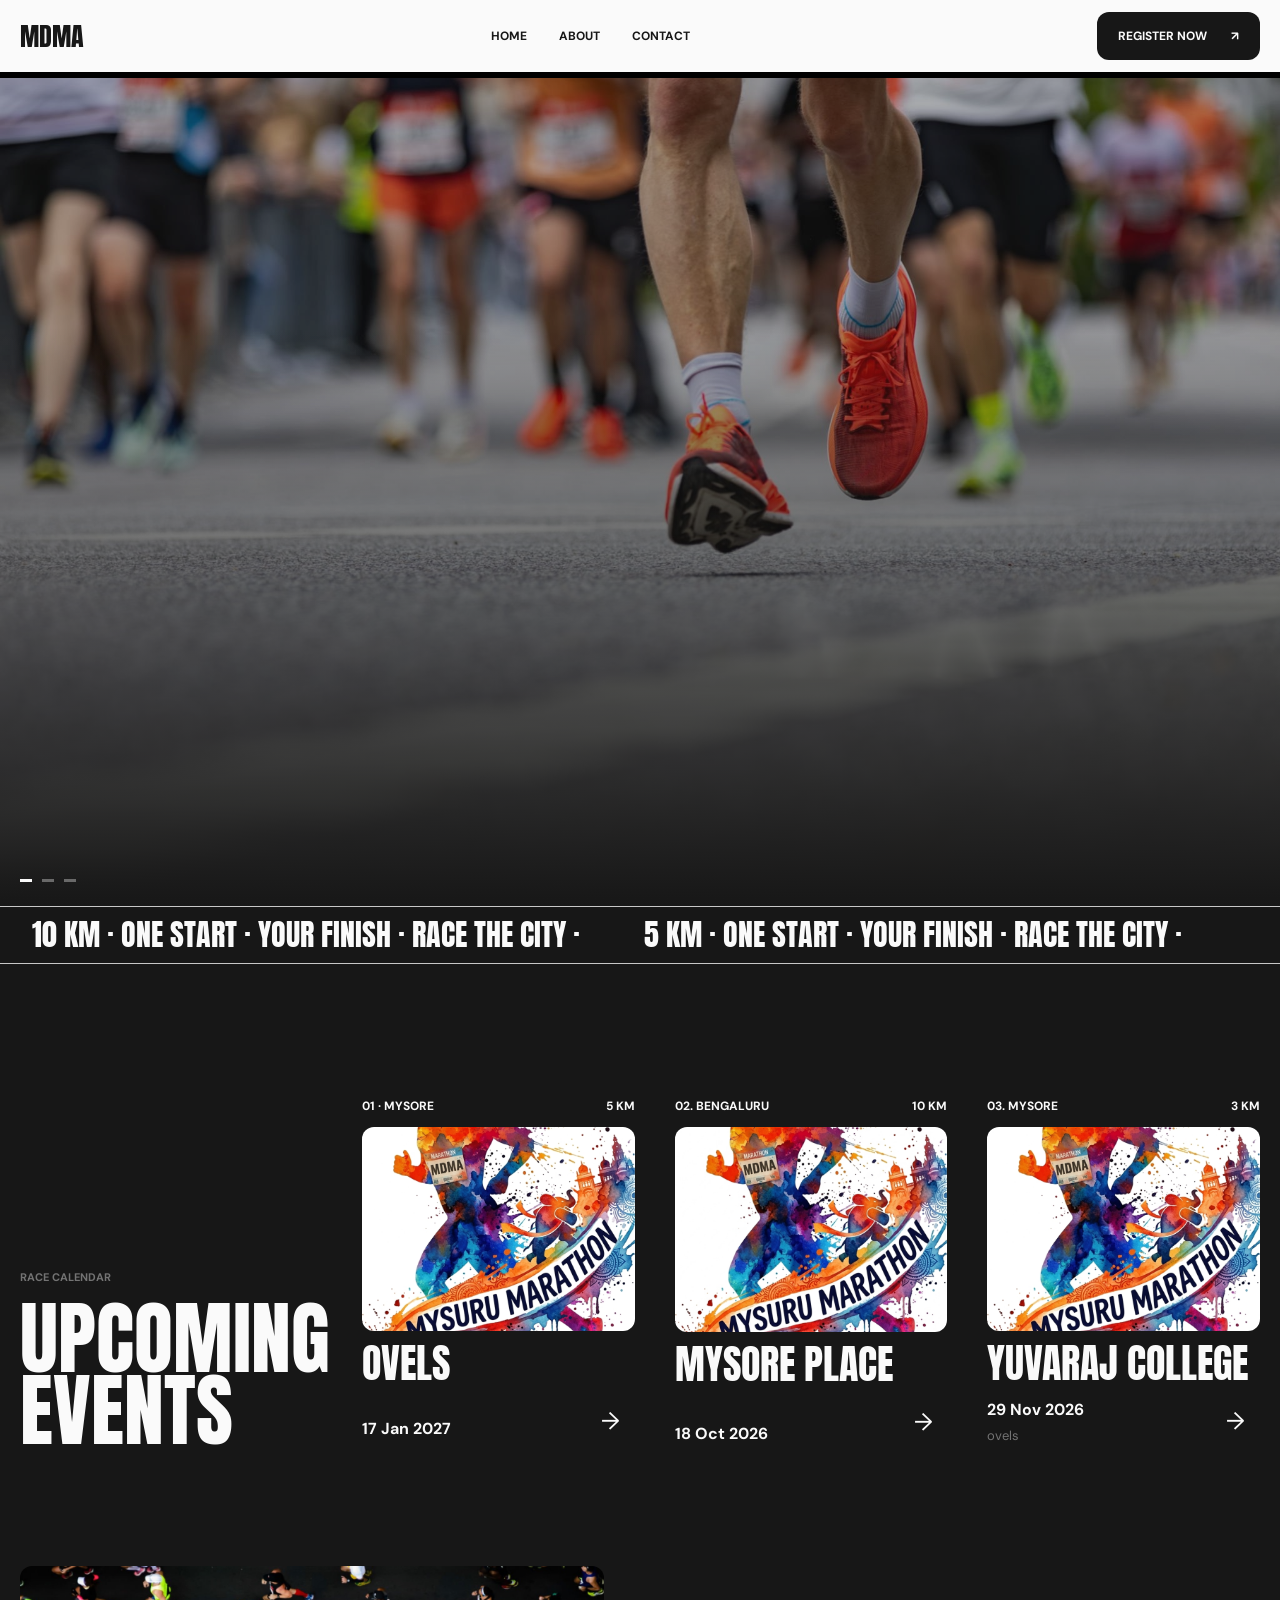
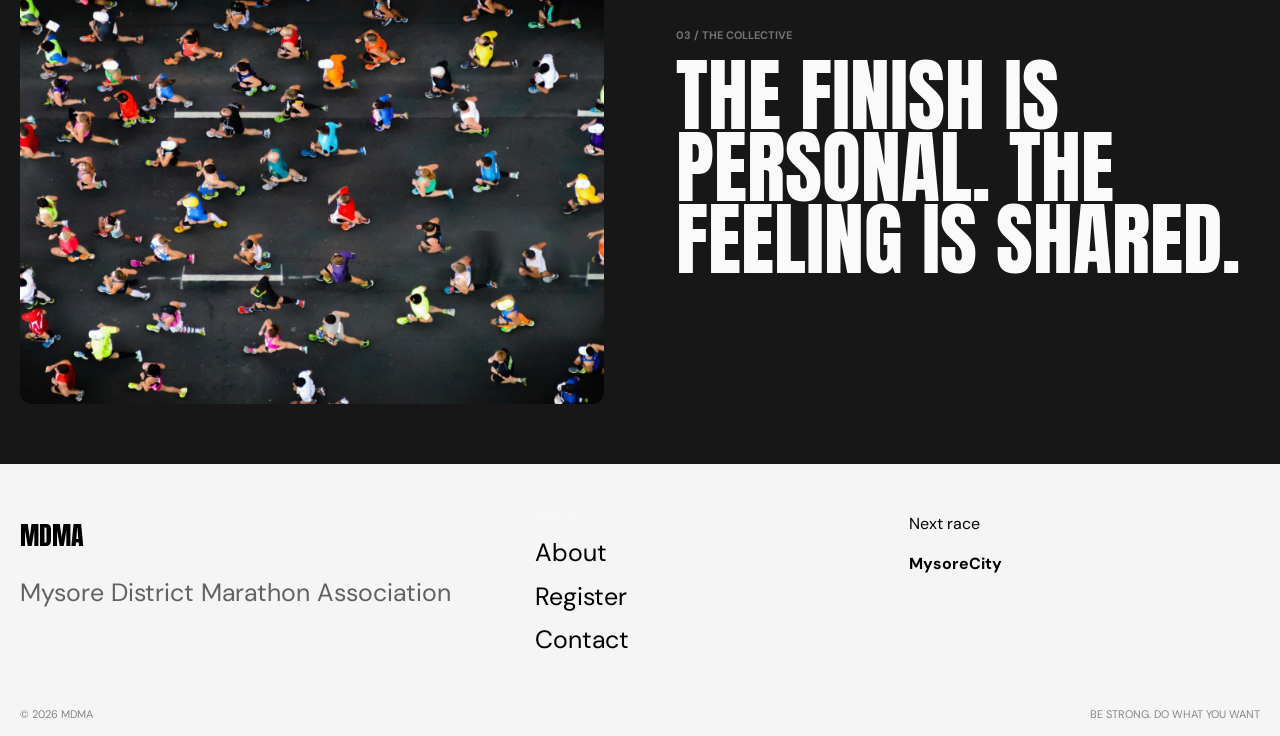
==== commit d3135bd5: "change ffooter" ====
--- a/index.html
+++ b/index.html
@@ -188,13 +188,13 @@
               <a href="contact.html">Contact</a></div>
             </div>
             <div>
-              <p class="eyebrow dim">Next race</p>
-              <p class="footer-race">Bengaluru City 42</p>
+              <p style="text-emphasis-color: black;">Next race</p>
+              <p class="footer-race">MysoreCity </p>
               <p class="dim">18 October 2026</p>
             </div>
           </div>
           <div class="container footer-bottom">
-            <span>© 2026 MDMA</span>
+            <span style="text-emphasis: black;">© 2026 MDMA</span>
             <span>Be strong. do what you want </span>
           </div>
         </footer>
--- a/style.css
+++ b/style.css
@@ -602,35 +602,35 @@
 .footer-grid {
   display: grid;
   grid-template-columns: 1.4fr 1fr 1fr;
-  gap: 40px;
-  padding-block: 56px;
+  gap: 24px;
+  padding-block: 32px;
 }
 
 .footer-copy {
-  max-width: 100px;
-  color: rgba(250, 250, 250, 0.6);
-  font-size: 14px;
+  max-width: 500px;
+  color: rgba(0, 0, 0, 0.6);
+  font-size: 25px;
 }
 
 .footer-links {
   display: flex;
   flex-direction: column;
-  gap: 10px;
-  margin-top: 16px;
-  font-size: 14px;
+  gap: 6px;
+  margin-top: 10px;
+  font-size: 25px;
 }
 
 .footer-race {
   font-weight: 700;
-  margin: 16px 0 3px;
+  margin: 10px 0 px;
 }
 
 .footer-bottom {
   border-top: 1px solid rgba(250, 250, 250, 0.2);
   display: flex;
   justify-content: space-between;
-  padding-block: 20px;
-  color: rgba(250, 250, 250, 0.45);
+  padding-block: 14px;
+  color: rgba(1, 1, 1, 0.45);
   font-size: 11px;
   text-transform: uppercase;
 }
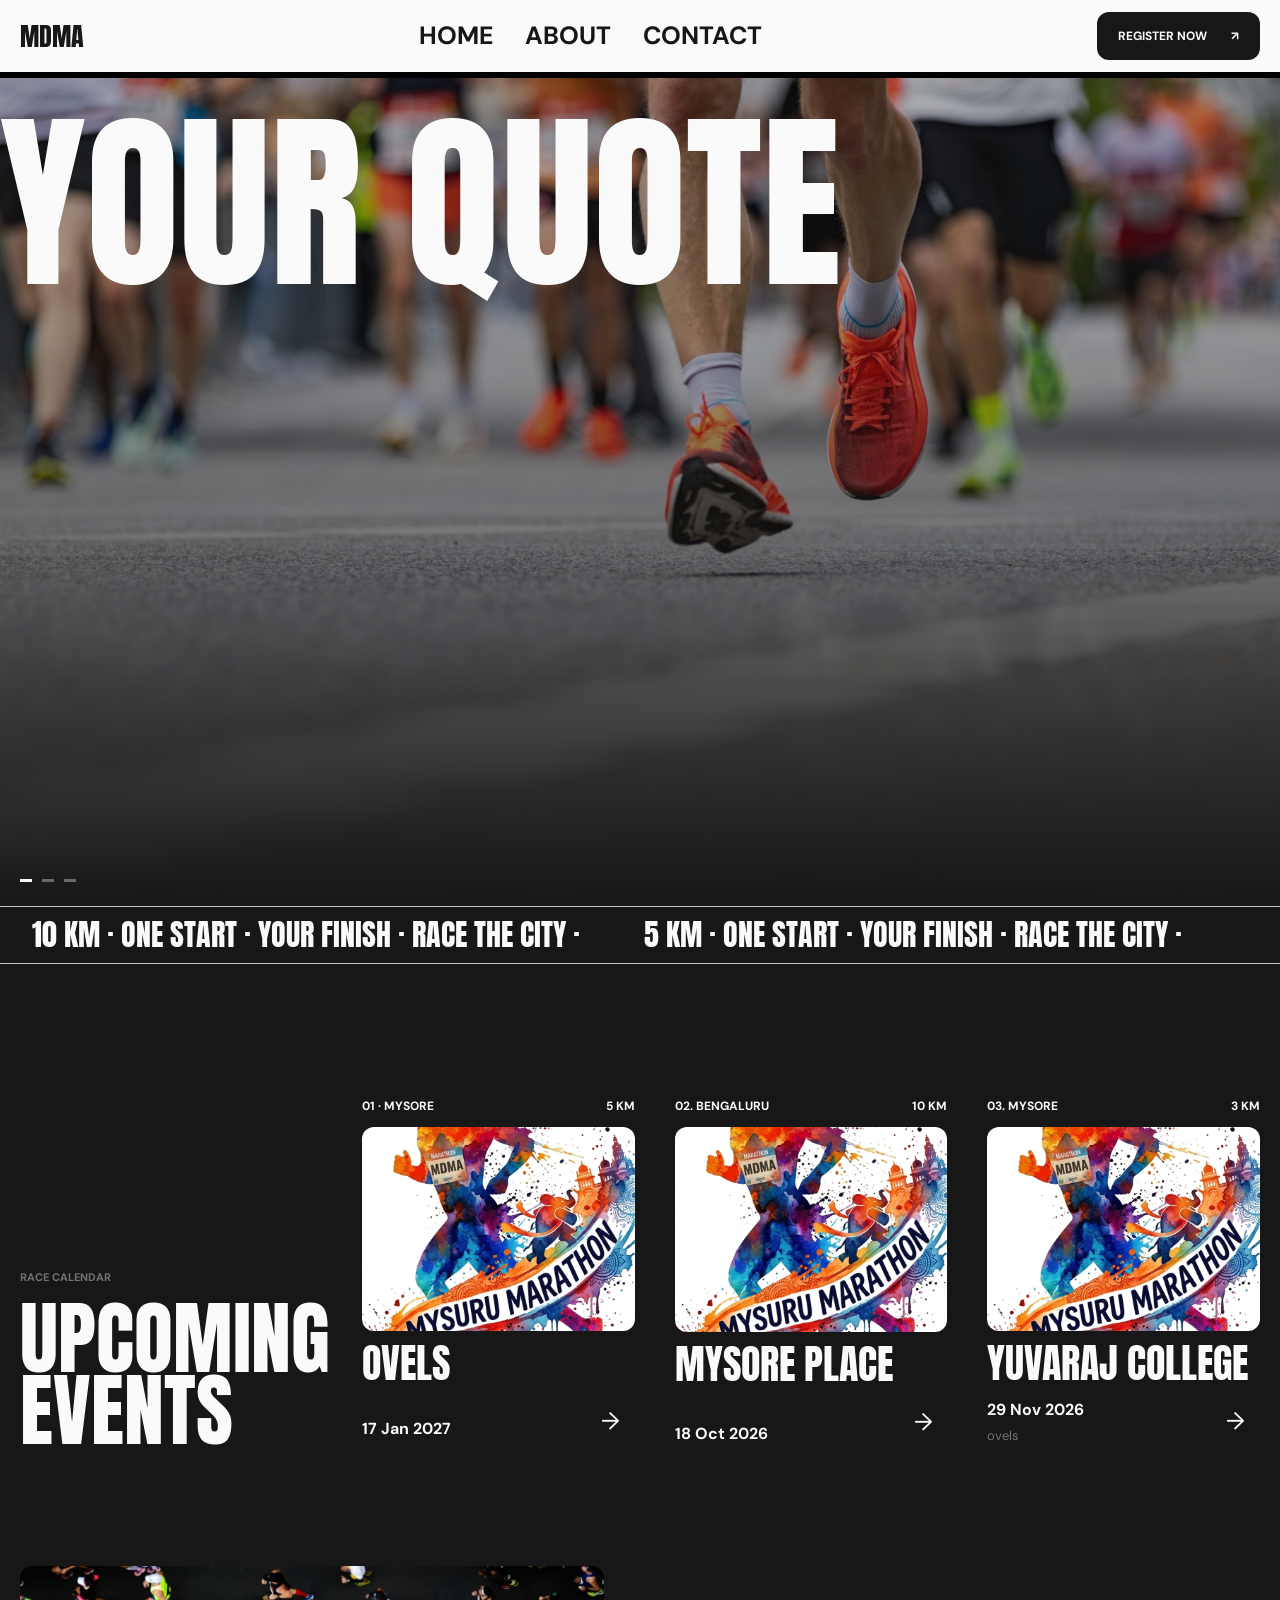
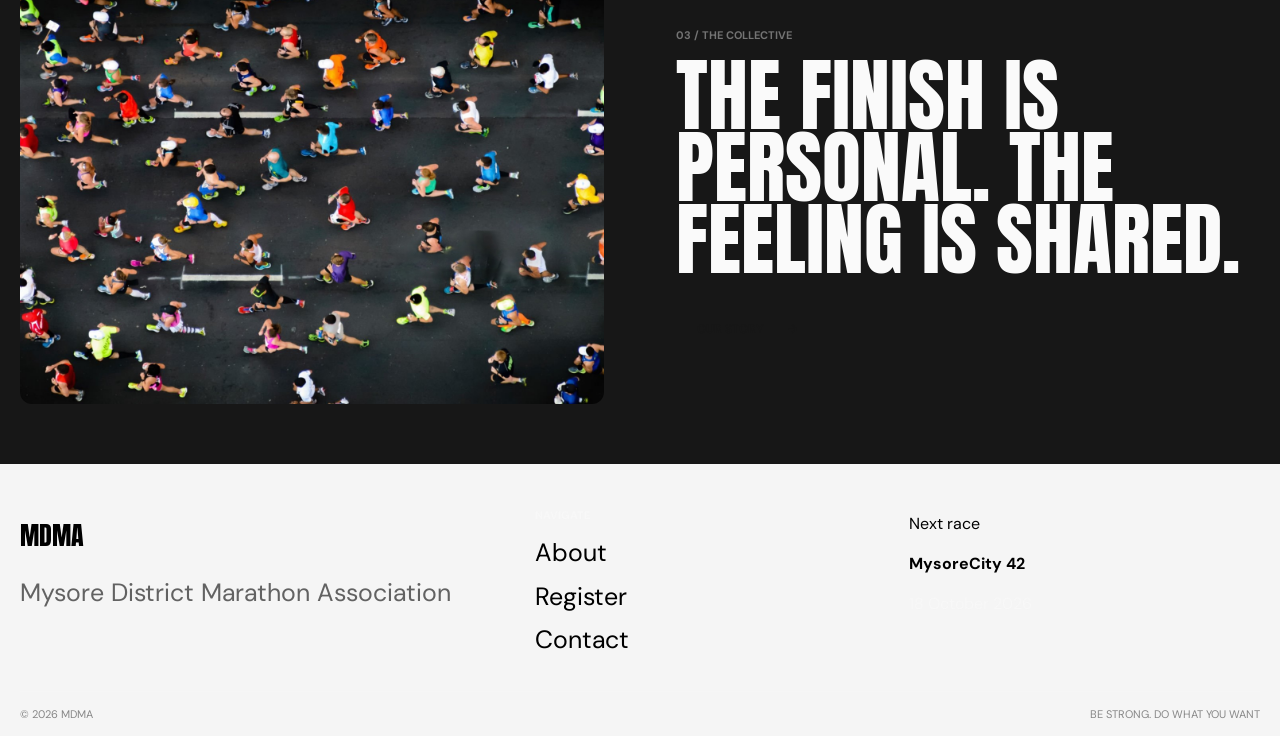
==== commit caa27f58: "added quote" ====
--- a/index.html
+++ b/index.html
@@ -49,11 +49,16 @@
     <img class="hero-slide" src="images/img_1(3).jpeg" alt="City race">
   </div>
 
-  <div class="hero-shade"></div>
+  <div class="hero-shade">
+  
+
+  </div>
 
   <div class="hero-inner">
     <!-- your existing content stays here -->
-  </div>
+  
+    <h1>Your quote</h1>
+    <p class="body-copy">
 
   <!-- Optional dots -->
   <div class="hero-dots">
@@ -189,12 +194,12 @@
             </div>
             <div>
               <p style="text-emphasis-color: black;">Next race</p>
-              <p class="footer-race">MysoreCity </p>
+              <p class="footer-race">MysoreCity 42</p>
               <p class="dim">18 October 2026</p>
             </div>
           </div>
           <div class="container footer-bottom">
-            <span style="text-emphasis: black;">© 2026 MDMA</span>
+            <span>© 2026 MDMA</span>
             <span>Be strong. do what you want </span>
           </div>
         </footer>
--- a/style.css
+++ b/style.css
@@ -185,7 +185,7 @@
 }
 
 .desktop-nav a {
-  font-size: 12px;
+  font-size: 25px;
   font-weight: 700;
   text-transform: uppercase;
 }
@@ -720,6 +720,7 @@
     flex-direction: column;
     gap: 16px;
     font-weight: 700;
+    font-size: 25px;
 
   }
 
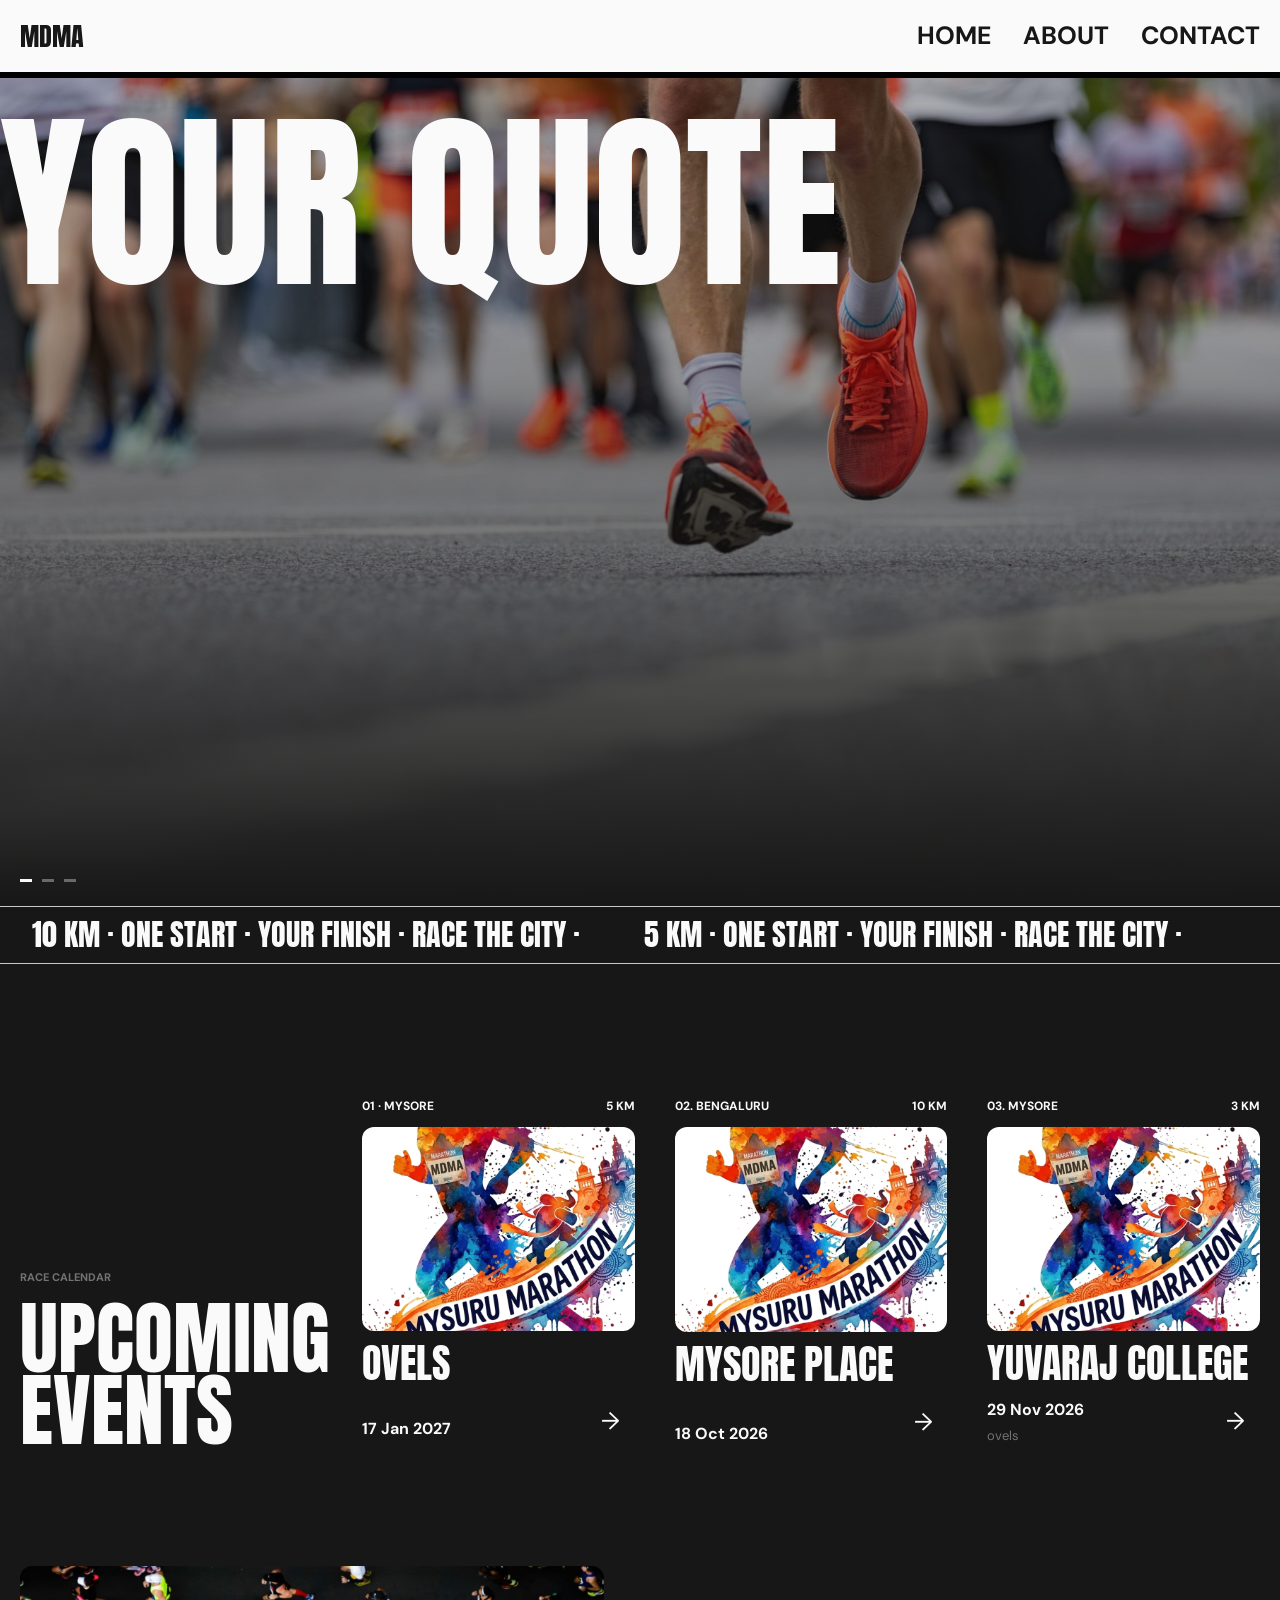
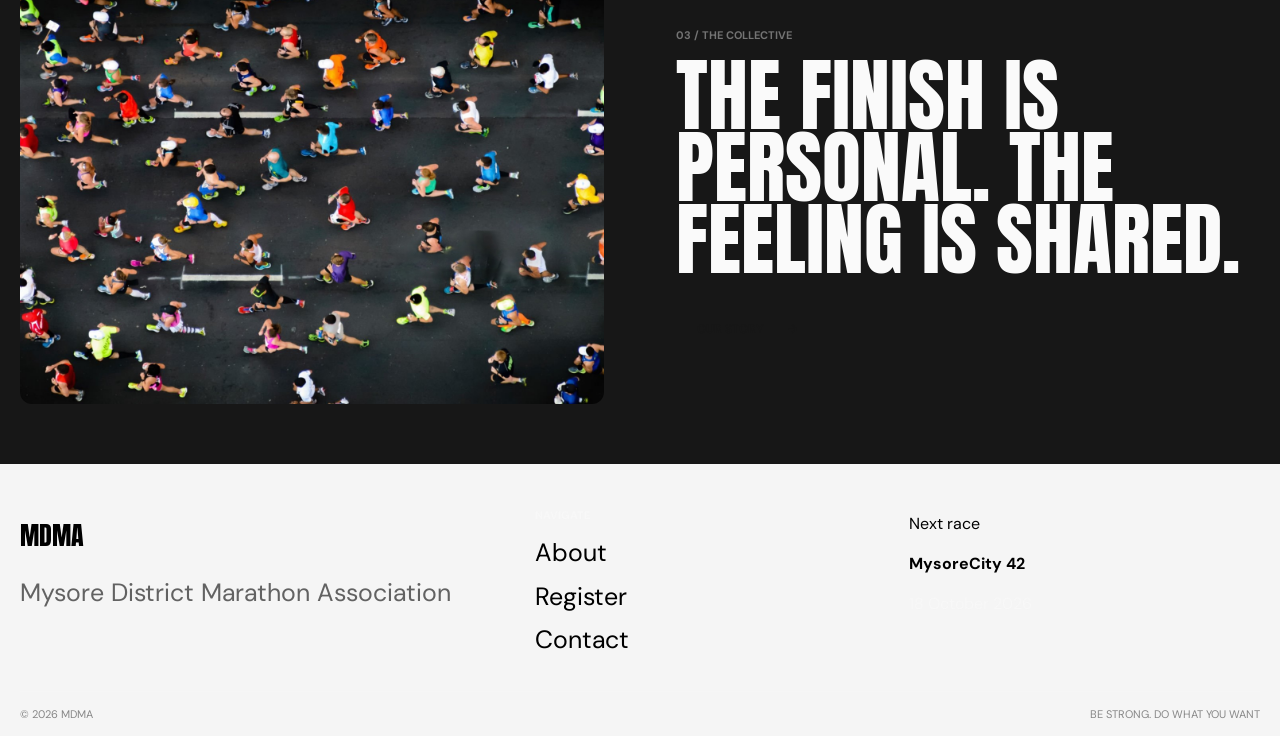
==== commit edc6cb15: "changing image of hero section" ====
--- a/index.html
+++ b/index.html
@@ -23,8 +23,8 @@
           <a class="logo" href="index.html">MDMA<span></span></a>
           <nav class="desktop-nav" aria-label="Main navigation">
             <a href="index.html">Home</a><a href="about.html">About</a>
-            <a href="contact.html">Contact</a></nav>
-           <a href="https://docs.google.com/forms/d/e/1FAIpQLScL_WizdNvO6INWPTZCJ2vbD3czSYTEwpZgBB7y1-mJ5gqrEw/viewform?usp=header" target="_blank" rel="noopener" class="btn btn-dark desktop-cta">Register now <span>↗</span></a>
+            <a href="contact.html">Contact</a> </nav>
+           
             </a>
             <button class="menu-button" type="button" aria-label="Toggle menu" aria-expanded="false"><span></span><span></span></button>
           </div>
@@ -32,6 +32,7 @@
             <a href="index.html">Home</a>
             <a href="about.html">About</a>
             <a href="contact.html">Contact</a>
+            <a href="membership.html" class="">Membership Details</a>
             <!-- <a class="btn btn-dark" href="https://docs.google.com/forms/d/e/1FAIpQLScL_WizdNvO6INWPTZCJ2vbD3czSYTEwpZgBB7y1-mJ5gqrEw/viewform">Register now</a></nav> -->
           </header>
           <main>
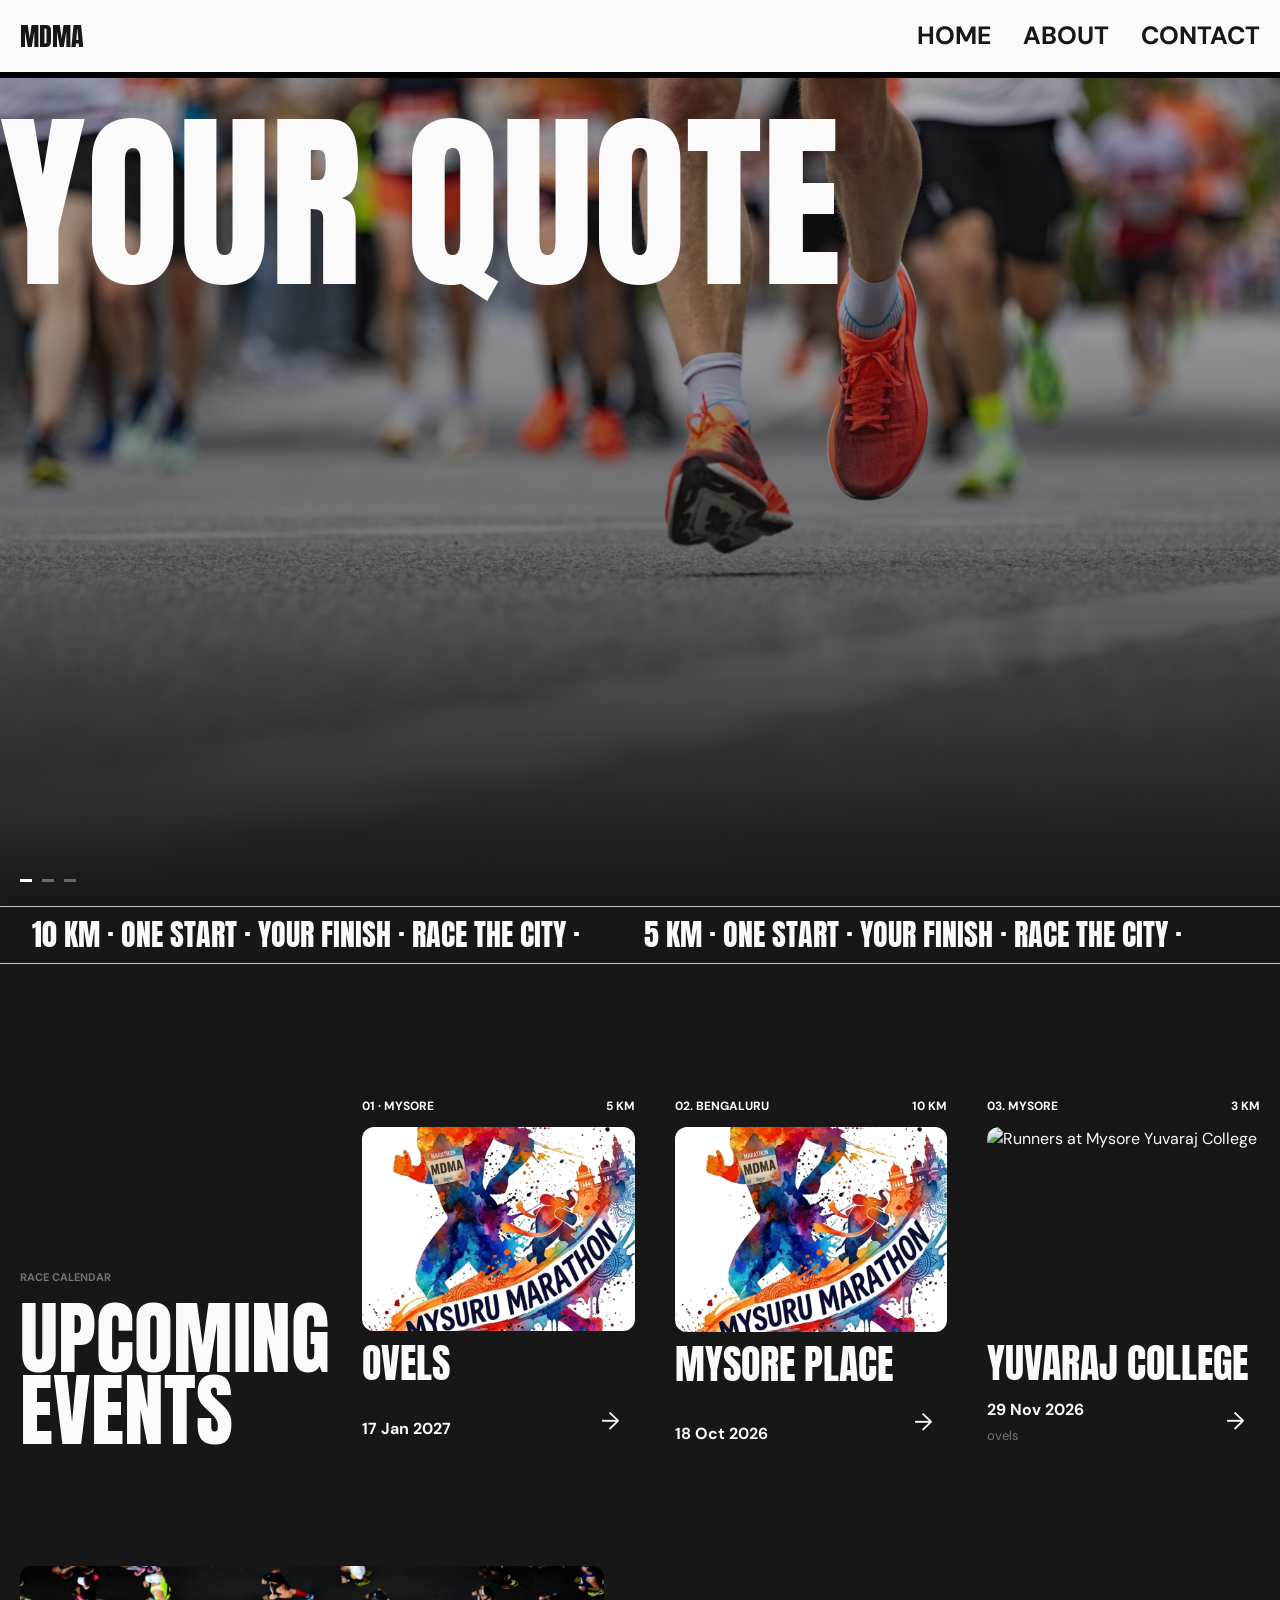
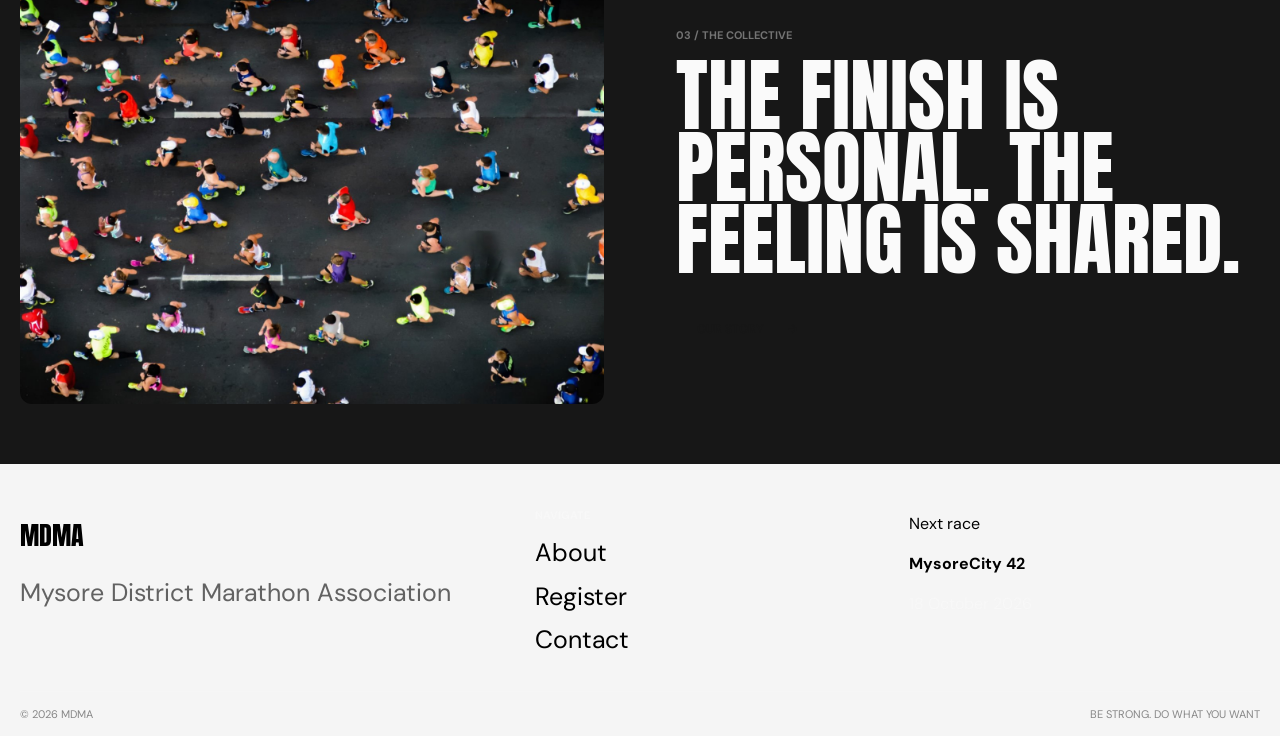
==== commit 6e851260: "h" ====
--- a/index.html
+++ b/index.html
@@ -119,7 +119,7 @@
   <div class="race-meta">
     <span>03. Mysore</span>
     <span>3 KM</span>
-  </div><img src="images/img_1(1).png" alt="Runners at Mysore Yuvaraj College" loading="lazy">
+  </div><img src="image" alt="Runners at Mysore Yuvaraj College" loading="lazy">
   <h3>Yuvaraj college </h3>
   <div class="race-bottom">
     <div>
